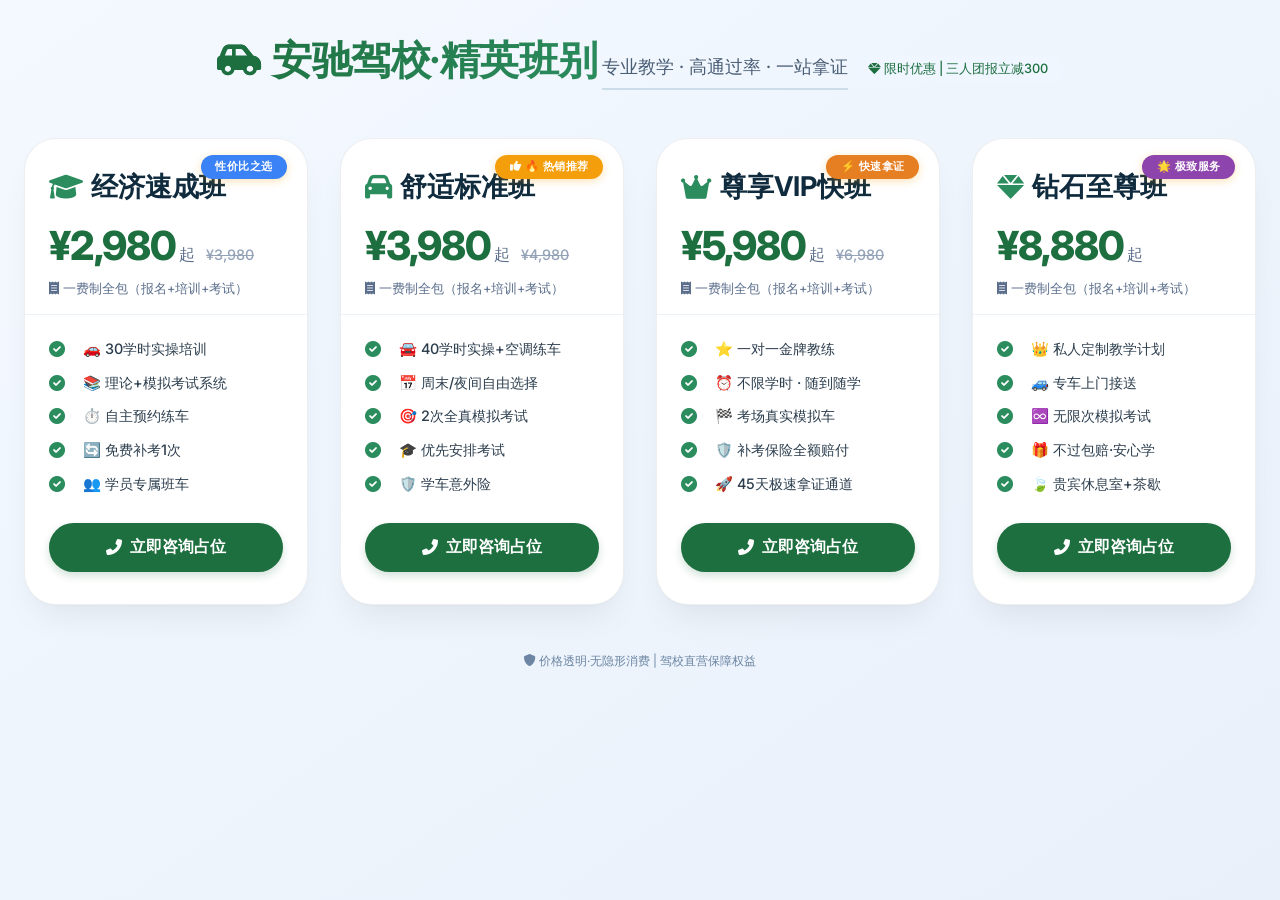
==== index.html @ 5d355907 "Rename price.html to index.html" ====
<!DOCTYPE html>
<html lang="zh-CN">
<head>
    <meta charset="UTF-8">
    <meta name="viewport" content="width=device-width, initial-scale=1.0, viewport-fit=cover">
    <title>启信驾校 · 精英班别价格表</title>
    <link rel="stylesheet" href="https://cdnjs.cloudflare.com/ajax/libs/font-awesome/6.0.0-beta3/css/all.min.css">
    <link href="https://fonts.googleapis.com/css2?family=Inter:opsz,wght@14..32,300;14..32,400;14..32,500;14..32,600;14..32,700&display=swap" rel="stylesheet">
    <style>
        * {
            margin: 0;
            padding: 0;
            box-sizing: border-box;
        }
        body {
            font-family: 'Inter', sans-serif;
            background: linear-gradient(145deg, #f4f9ff 0%, #e9f0fa 100%);
            color: #1e2a3e;
            padding: 2rem 1.5rem;
            line-height: 1.4;
            min-height: 100vh;
        }
        .container {
            max-width: 1400px;
            margin: 0 auto;
        }
        .hero {
            text-align: center;
            margin-bottom: 3rem;
        }
        .hero h1 {
            font-size: 2.5rem;
            font-weight: 700;
            background: linear-gradient(135deg, #1e6f3f, #2b8c5e);
            background-clip: text;
            -webkit-background-clip: text;
            color: transparent;
            letter-spacing: -0.5px;
            display: inline-flex;
            align-items: center;
            gap: 12px;
        }
        .hero h1 i {
            background: none;
            color: #1e6f3f;
            font-size: 2.2rem;
        }
        .hero .sub {
            color: #4a5e75;
            font-size: 1.1rem;
            margin-top: 0.75rem;
            font-weight: 500;
            border-bottom: 2px solid #cbdde9;
            display: inline-block;
            padding-bottom: 8px;
        }
        .badge-tag {
            background: #eff6ff;
            border-radius: 40px;
            padding: 0.3rem 1rem;
            font-size: 0.8rem;
            font-weight: 500;
            color: #1e6f3f;
            display: inline-block;
            margin-top: 1rem;
            backdrop-filter: blur(2px);
        }
        .pricing-grid {
            display: grid;
            grid-template-columns: repeat(auto-fit, minmax(280px, 1fr));
            gap: 2rem;
            margin-bottom: 3rem;
        }
        .price-card {
            background: #ffffff;
            border-radius: 2rem;
            box-shadow: 0 20px 35px -12px rgba(0, 0, 0, 0.08), 0 1px 2px rgba(0, 0, 0, 0.02);
            transition: transform 0.25s ease, box-shadow 0.3s ease;
            overflow: hidden;
            display: flex;
            flex-direction: column;
            position: relative;
            border: 1px solid rgba(100, 116, 139, 0.12);
        }
        .price-card:hover {
            transform: translateY(-8px);
            box-shadow: 0 30px 45px -15px rgba(0, 32, 64, 0.2);
        }
        .card-recommend {
            position: absolute;
            top: 16px;
            right: 20px;
            background: #f59e0b;
            color: white;
            font-size: 0.7rem;
            font-weight: 700;
            padding: 0.25rem 0.9rem;
            border-radius: 40px;
            box-shadow: 0 2px 8px rgba(245, 158, 11, 0.3);
            z-index: 2;
            letter-spacing: 0.5px;
        }
        .card-header {
            padding: 1.8rem 1.5rem 1rem;
            border-bottom: 1px solid #edf2f7;
        }
        .plan-name {
            font-size: 1.7rem;
            font-weight: 700;
            margin-bottom: 0.75rem;
            display: flex;
            align-items: center;
            gap: 8px;
            color: #0f2b3d;
        }
        .plan-name i {
            font-size: 1.7rem;
            color: #2b8c5e;
        }
        .price-area {
            margin: 0.5rem 0 0.25rem;
        }
        .current-price {
            font-size: 2.5rem;
            font-weight: 800;
            color: #1e6f3f;
            letter-spacing: -1px;
        }
        .current-price small {
            font-size: 1rem;
            font-weight: 500;
            color: #5b6e8c;
        }
        .old-price {
            font-size: 0.9rem;
            color: #94a3b8;
            text-decoration: line-through;
            margin-left: 8px;
            font-weight: 500;
        }
        .price-note {
            font-size: 0.8rem;
            color: #5b6e8c;
            margin-top: 6px;
        }
        .features-list {
            padding: 1.5rem 1.5rem 1.8rem;
            flex: 1;
            display: flex;
            flex-direction: column;
            gap: 0.85rem;
        }
        .feature-item {
            display: flex;
            align-items: center;
            gap: 12px;
            font-size: 0.9rem;
            color: #2c3e4e;
            font-weight: 500;
        }
        .feature-item i {
            width: 22px;
            color: #2b8c5e;
            font-size: 1rem;
        }
        .card-footer {
            padding: 0rem 1.5rem 2rem;
            margin-top: auto;
        }
        .btn-enroll {
            background: #1e6f3f;
            border: none;
            width: 100%;
            padding: 0.85rem 0;
            font-weight: 600;
            font-size: 1rem;
            border-radius: 2rem;
            color: white;
            cursor: pointer;
            transition: all 0.2s;
            display: flex;
            align-items: center;
            justify-content: center;
            gap: 8px;
            font-family: inherit;
            box-shadow: 0 4px 8px rgba(30, 111, 63, 0.2);
        }
        .btn-enroll:hover {
            background: #135a35;
            transform: scale(0.97);
            box-shadow: 0 2px 6px rgba(0,0,0,0.1);
        }
        footer {
            text-align: center;
            margin-top: 2rem;
            font-size: 0.75rem;
            color: #6c86a3;
        }
        @media (max-width: 700px) {
            body {
                padding: 1.25rem;
            }
            .hero h1 {
                font-size: 1.9rem;
            }
            .price-card {
                border-radius: 1.5rem;
            }
        }
    </style>
</head>
<body>
<div class="container">
    <div class="hero">
        <h1>
            <i class="fas fa-car-side"></i> 
            安驰驾校·精英班别
        </h1>
        <div class="sub">专业教学 · 高通过率 · 一站拿证</div>
        <div class="badge-tag">
            <i class="fas fa-gem"></i> 限时优惠 | 三人团报立减300
        </div>
    </div>

    <div class="pricing-grid">
        <!-- 经济速成班 -->
        <div class="price-card">
            <div class="card-recommend" style="background:#3b82f6;">性价比之选</div>
            <div class="card-header">
                <div class="plan-name"><i class="fas fa-graduation-cap"></i><span>经济速成班</span></div>
                <div class="price-area">
                    <span class="current-price">¥2,980<small> 起</small></span>
                    <span class="old-price">¥3,980</span>
                </div>
                <div class="price-note"><i class="fas fa-receipt"></i> 一费制全包（报名+培训+考试）</div>
            </div>
            <div class="features-list">
                <div class="feature-item"><i class="fas fa-check-circle"></i><span>🚗 30学时实操培训</span></div>
                <div class="feature-item"><i class="fas fa-check-circle"></i><span>📚 理论+模拟考试系统</span></div>
                <div class="feature-item"><i class="fas fa-check-circle"></i><span>⏱️ 自主预约练车</span></div>
                <div class="feature-item"><i class="fas fa-check-circle"></i><span>🔄 免费补考1次</span></div>
                <div class="feature-item"><i class="fas fa-check-circle"></i><span>👥 学员专属班车</span></div>
            </div>
            <div class="card-footer">
                <button class="btn-enroll" data-plan="经济速成班"><i class="fas fa-phone-alt"></i> 立即咨询占位</button>
            </div>
        </div>

        <!-- 舒适标准班 (推荐) -->
        <div class="price-card">
            <div class="card-recommend"><i class="fas fa-thumbs-up"></i> 🔥 热销推荐</div>
            <div class="card-header">
                <div class="plan-name"><i class="fas fa-car"></i><span>舒适标准班</span></div>
                <div class="price-area">
                    <span class="current-price">¥3,980<small> 起</small></span>
                    <span class="old-price">¥4,980</span>
                </div>
                <div class="price-note"><i class="fas fa-receipt"></i> 一费制全包（报名+培训+考试）</div>
            </div>
            <div class="features-list">
                <div class="feature-item"><i class="fas fa-check-circle"></i><span>🚘 40学时实操+空调练车</span></div>
                <div class="feature-item"><i class="fas fa-check-circle"></i><span>📅 周末/夜间自由选择</span></div>
                <div class="feature-item"><i class="fas fa-check-circle"></i><span>🎯 2次全真模拟考试</span></div>
                <div class="feature-item"><i class="fas fa-check-circle"></i><span>🎓 优先安排考试</span></div>
                <div class="feature-item"><i class="fas fa-check-circle"></i><span>🛡️ 学车意外险</span></div>
            </div>
            <div class="card-footer">
                <button class="btn-enroll" data-plan="舒适标准班"><i class="fas fa-phone-alt"></i> 立即咨询占位</button>
            </div>
        </div>

        <!-- 尊享VIP快班 -->
        <div class="price-card">
            <div class="card-recommend" style="background:#e67e22;">⚡ 快速拿证</div>
            <div class="card-header">
                <div class="plan-name"><i class="fas fa-crown"></i><span>尊享VIP快班</span></div>
                <div class="price-area">
                    <span class="current-price">¥5,980<small> 起</small></span>
                    <span class="old-price">¥6,980</span>
                </div>
                <div class="price-note"><i class="fas fa-receipt"></i> 一费制全包（报名+培训+考试）</div>
            </div>
            <div class="features-list">
                <div class="feature-item"><i class="fas fa-check-circle"></i><span>⭐ 一对一金牌教练</span></div>
                <div class="feature-item"><i class="fas fa-check-circle"></i><span>⏰ 不限学时 · 随到随学</span></div>
                <div class="feature-item"><i class="fas fa-check-circle"></i><span>🏁 考场真实模拟车</span></div>
                <div class="feature-item"><i class="fas fa-check-circle"></i><span>🛡️ 补考保险全额赔付</span></div>
                <div class="feature-item"><i class="fas fa-check-circle"></i><span>🚀 45天极速拿证通道</span></div>
            </div>
            <div class="card-footer">
                <button class="btn-enroll" data-plan="尊享VIP快班"><i class="fas fa-phone-alt"></i> 立即咨询占位</button>
            </div>
        </div>

        <!-- 钻石至尊班 -->
        <div class="price-card">
            <div class="card-recommend" style="background:#8e44ad;">🌟 极致服务</div>
            <div class="card-header">
                <div class="plan-name"><i class="fas fa-gem"></i><span>钻石至尊班</span></div>
                <div class="price-area">
                    <span class="current-price">¥8,880<small> 起</small></span>
                </div>
                <div class="price-note"><i class="fas fa-receipt"></i> 一费制全包（报名+培训+考试）</div>
            </div>
            <div class="features-list">
                <div class="feature-item"><i class="fas fa-check-circle"></i><span>👑 私人定制教学计划</span></div>
                <div class="feature-item"><i class="fas fa-check-circle"></i><span>🚙 专车上门接送</span></div>
                <div class="feature-item"><i class="fas fa-check-circle"></i><span>♾️ 无限次模拟考试</span></div>
                <div class="feature-item"><i class="fas fa-check-circle"></i><span>🎁 不过包赔·安心学</span></div>
                <div class="feature-item"><i class="fas fa-check-circle"></i><span>🍃 贵宾休息室+茶歇</span></div>
            </div>
            <div class="card-footer">
                <button class="btn-enroll" data-plan="钻石至尊班"><i class="fas fa-phone-alt"></i> 立即咨询占位</button>
            </div>
        </div>
    </div>

    <footer>
        <i class="fas fa-shield-alt"></i> 价格透明·无隐形消费 | 驾校直营保障权益
    </footer>
</div>

<script>
    // 简单的咨询按钮响应
    const btns = document.querySelectorAll('.btn-enroll');
    btns.forEach(btn => {
        btn.addEventListener('click', (e) => {
            const planName = btn.getAttribute('data-plan') || '该班别';
            alert(`✨ 感谢您关注 ${planName}！\n招生老师会尽快联系您，或致电 400-882-6688。`);
        });
    });
</script>
</body>
</html>
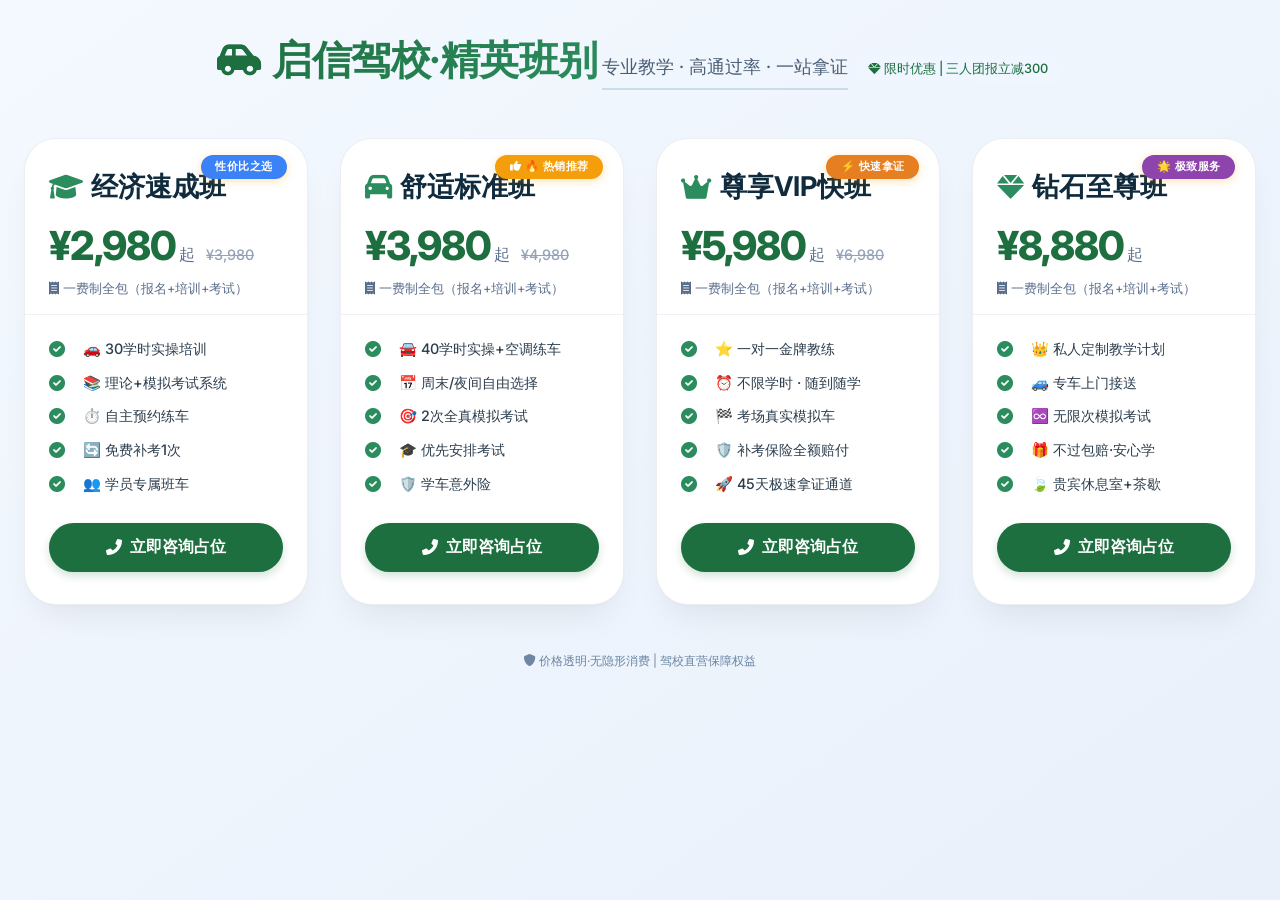
==== commit e6ae1752: "Update driving school name in index.html" ====
--- a/index.html
+++ b/index.html
@@ -214,7 +214,7 @@
     <div class="hero">
         <h1>
             <i class="fas fa-car-side"></i> 
-            安驰驾校·精英班别
+            启信驾校·精英班别
         </h1>
         <div class="sub">专业教学 · 高通过率 · 一站拿证</div>
         <div class="badge-tag">
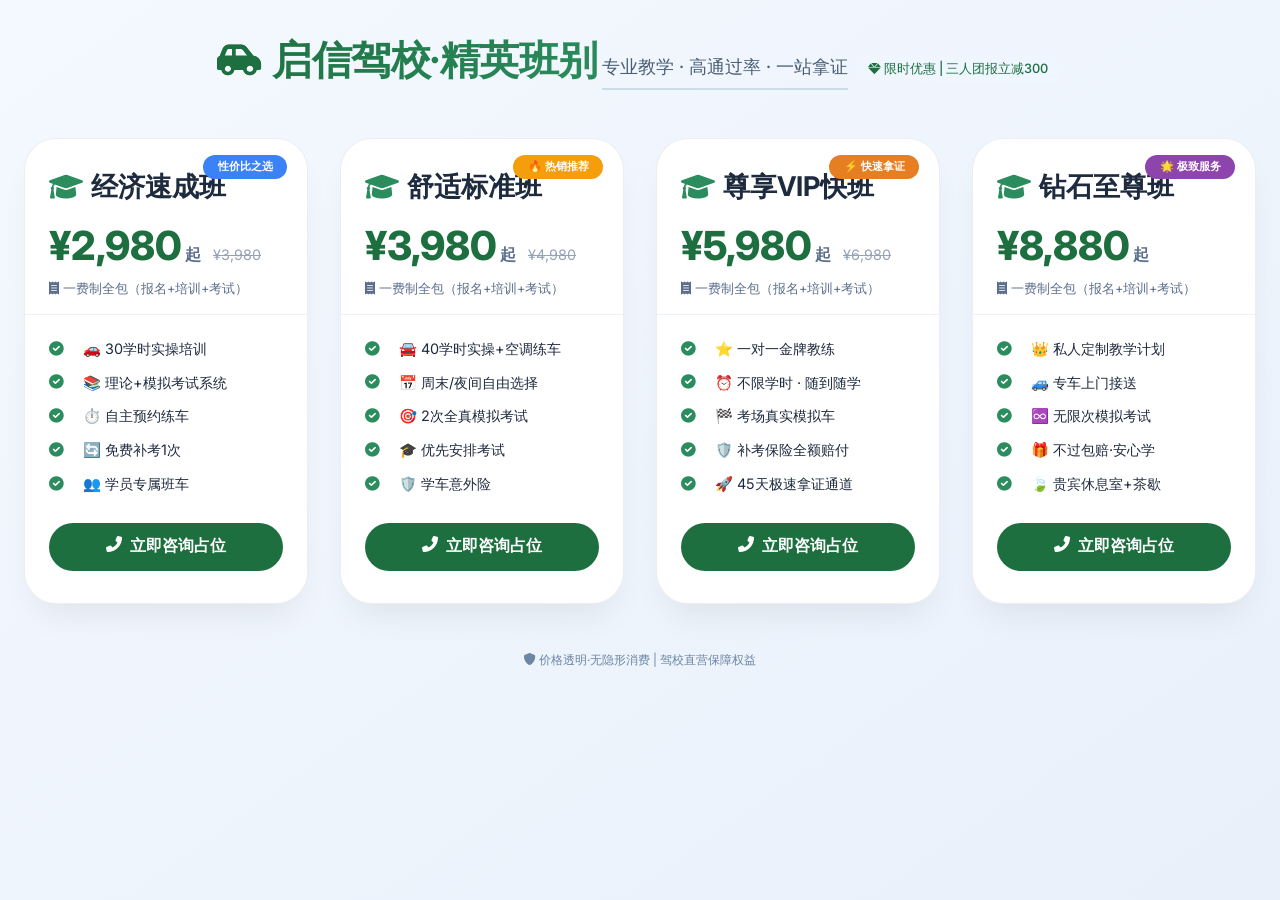
==== commit 4364daf2: "Refactor index.html for styles and modal functionality Updated font loading and modified CSS styles " ====
--- a/index.html
+++ b/index.html
@@ -5,7 +5,7 @@
     <meta name="viewport" content="width=device-width, initial-scale=1.0, viewport-fit=cover">
     <title>启信驾校 · 精英班别价格表</title>
     <link rel="stylesheet" href="https://cdnjs.cloudflare.com/ajax/libs/font-awesome/6.0.0-beta3/css/all.min.css">
-    <link href="https://fonts.googleapis.com/css2?family=Inter:opsz,wght@14..32,300;14..32,400;14..32,500;14..32,600;14..32,700&display=swap" rel="stylesheet">
+    <link href="https://fonts.googleapis.com/css2?family=Inter:opsz,wght@14..32,300;400;500;600;700&display=swap" rel="stylesheet">
     <style>
         * {
             margin: 0;
@@ -74,7 +74,7 @@
         .price-card {
             background: #ffffff;
             border-radius: 2rem;
-            box-shadow: 0 20px 35px -12px rgba(0, 0, 0, 0.08), 0 1px 2px rgba(0, 0, 0, 0.02);
+            box-shadow: 0 20px 35px -12px rgba(0, 0, 0, 0.08);
             transition: transform 0.25s ease, box-shadow 0.3s ease;
             overflow: hidden;
             display: flex;
@@ -96,9 +96,7 @@
             font-weight: 700;
             padding: 0.25rem 0.9rem;
             border-radius: 40px;
-            box-shadow: 0 2px 8px rgba(245, 158, 11, 0.3);
             z-index: 2;
-            letter-spacing: 0.5px;
         }
         .card-header {
             padding: 1.8rem 1.5rem 1rem;
@@ -111,62 +109,25 @@
             display: flex;
             align-items: center;
             gap: 8px;
-            color: #0f2b3d;
-        }
-        .plan-name i {
-            font-size: 1.7rem;
-            color: #2b8c5e;
-        }
-        .price-area {
-            margin: 0.5rem 0 0.25rem;
-        }
+        }
+        .plan-name i { color: #2b8c5e; }
         .current-price {
             font-size: 2.5rem;
             font-weight: 800;
             color: #1e6f3f;
-            letter-spacing: -1px;
-        }
-        .current-price small {
-            font-size: 1rem;
-            font-weight: 500;
-            color: #5b6e8c;
-        }
+        }
+        .current-price small { font-size: 1rem; color: #5b6e8c; }
         .old-price {
             font-size: 0.9rem;
             color: #94a3b8;
             text-decoration: line-through;
             margin-left: 8px;
-            font-weight: 500;
-        }
-        .price-note {
-            font-size: 0.8rem;
-            color: #5b6e8c;
-            margin-top: 6px;
-        }
-        .features-list {
-            padding: 1.5rem 1.5rem 1.8rem;
-            flex: 1;
-            display: flex;
-            flex-direction: column;
-            gap: 0.85rem;
-        }
-        .feature-item {
-            display: flex;
-            align-items: center;
-            gap: 12px;
-            font-size: 0.9rem;
-            color: #2c3e4e;
-            font-weight: 500;
-        }
-        .feature-item i {
-            width: 22px;
-            color: #2b8c5e;
-            font-size: 1rem;
-        }
-        .card-footer {
-            padding: 0rem 1.5rem 2rem;
-            margin-top: auto;
-        }
+        }
+        .price-note { font-size: 0.8rem; color: #5b6e8c; margin-top: 6px; }
+        .features-list { padding: 1.5rem 1.5rem 1.8rem; flex: 1; display: flex; flex-direction: column; gap: 0.85rem; }
+        .feature-item { display: flex; align-items: center; gap: 12px; font-size: 0.9rem; }
+        .feature-item i { width: 22px; color: #2b8c5e; }
+        .card-footer { padding: 0rem 1.5rem 2rem; }
         .btn-enroll {
             background: #1e6f3f;
             border: none;
@@ -179,156 +140,299 @@
             cursor: pointer;
             transition: all 0.2s;
             display: flex;
+            justify-content: center;
+            gap: 8px;
+        }
+        .btn-enroll:hover { background: #135a35; transform: scale(0.97); }
+        footer { text-align: center; margin-top: 2rem; font-size: 0.75rem; color: #6c86a3; }
+
+        /* 模态框样式 */
+        .modal {
+            display: none;
+            position: fixed;
+            top: 0; left: 0;
+            width: 100%; height: 100%;
+            background: rgba(0,0,0,0.5);
+            z-index: 1000;
+            justify-content: center;
+            align-items: center;
+        }
+        .modal-content {
+            background: white;
+            max-width: 500px;
+            width: 90%;
+            border-radius: 2rem;
+            padding: 2rem 1.8rem;
+            position: relative;
+            box-shadow: 0 25px 40px rgba(0,0,0,0.2);
+            animation: fadeIn 0.3s;
+            text-align: center;
+        }
+        @keyframes fadeIn {
+            from { opacity: 0; transform: scale(0.9); }
+            to { opacity: 1; transform: scale(1); }
+        }
+        .close-btn {
+            position: absolute;
+            right: 1.5rem;
+            top: 1rem;
+            font-size: 1.5rem;
+            cursor: pointer;
+            color: #94a3b8;
+        }
+        .modal h3 {
+            font-size: 1.5rem;
+            margin-bottom: 1rem;
+            color: #1e6f3f;
+        }
+        .qrcode-img {
+            width: 180px;
+            height: 180px;
+            margin: 0.5rem auto 1rem;
+            display: block;
+            border: 1px solid #e2e8f0;
+            border-radius: 1rem;
+            object-fit: contain;
+        }
+        .contact-info {
+            background: #f1f5f9;
+            padding: 1rem;
+            border-radius: 1.5rem;
+            margin: 1rem 0 0.5rem;
+        }
+        .contact-info p {
+            margin: 8px 0;
+            font-size: 0.95rem;
+            display: flex;
             align-items: center;
             justify-content: center;
             gap: 8px;
-            font-family: inherit;
-            box-shadow: 0 4px 8px rgba(30, 111, 63, 0.2);
-        }
-        .btn-enroll:hover {
-            background: #135a35;
-            transform: scale(0.97);
-            box-shadow: 0 2px 6px rgba(0,0,0,0.1);
-        }
-        footer {
-            text-align: center;
-            margin-top: 2rem;
+            flex-wrap: wrap;
+        }
+        .copy-btn {
+            background: #e2e8f0;
+            border: none;
+            padding: 4px 12px;
+            border-radius: 30px;
+            cursor: pointer;
             font-size: 0.75rem;
-            color: #6c86a3;
-        }
-        @media (max-width: 700px) {
-            body {
-                padding: 1.25rem;
-            }
-            .hero h1 {
-                font-size: 1.9rem;
-            }
-            .price-card {
-                border-radius: 1.5rem;
-            }
+            font-weight: 500;
+        }
+        .copy-btn:hover { background: #cbd5e1; }
+        .toast-msg {
+            position: fixed;
+            bottom: 30px;
+            left: 50%;
+            transform: translateX(-50%);
+            background: #1e6f3f;
+            color: white;
+            padding: 8px 16px;
+            border-radius: 40px;
+            font-size: 0.85rem;
+            z-index: 1100;
+            white-space: nowrap;
+        }
+        @media (max-width: 550px) {
+            .modal-content { padding: 1.5rem; }
+            .qrcode-img { width: 140px; height: 140px; }
+            .contact-info p { flex-direction: column; gap: 5px; }
         }
     </style>
 </head>
 <body>
 <div class="container">
     <div class="hero">
-        <h1>
-            <i class="fas fa-car-side"></i> 
-            启信驾校·精英班别
-        </h1>
+        <h1><i class="fas fa-car-side"></i> 启信驾校·精英班别</h1>
         <div class="sub">专业教学 · 高通过率 · 一站拿证</div>
-        <div class="badge-tag">
-            <i class="fas fa-gem"></i> 限时优惠 | 三人团报立减300
+        <div class="badge-tag"><i class="fas fa-gem"></i> 限时优惠 | 三人团报立减300</div>
+    </div>
+    <div class="pricing-grid" id="pricingGrid"></div>
+    <footer><i class="fas fa-shield-alt"></i> 价格透明·无隐形消费 | 驾校直营保障权益</footer>
+</div>
+
+<!-- 二维码弹窗 -->
+<div id="contactModal" class="modal">
+    <div class="modal-content">
+        <span class="close-btn">&times;</span>
+        <h3><i class="fab fa-weixin"></i> 扫码添加微信</h3>
+        <!-- 微信二维码图片 - 请替换为您自己的真实二维码图片地址 -->
+        <img id="wechatQr" class="qrcode-img" src="wechat_qr.jpg" alt="微信二维码">
+        <div class="contact-info">
+            <p><i class="fab fa-weixin"></i> 微信号：<strong id="wechatId">13662791355</strong> 
+                <button class="copy-btn" data-target="wechatId">一键复制</button>
+            </p>
+            <p><i class="fas fa-phone-alt"></i> 咨询电话：<strong id="phoneNum">13662791355</strong> 
+                <button class="copy-btn" data-target="phoneNum">一键复制</button>
+            </p>
+            <p style="font-size:0.75rem; color:#4a627a;">👆 点击按钮一键复制，或长按号码手动复制</p>
         </div>
     </div>
-
-    <div class="pricing-grid">
-        <!-- 经济速成班 -->
-        <div class="price-card">
-            <div class="card-recommend" style="background:#3b82f6;">性价比之选</div>
-            <div class="card-header">
-                <div class="plan-name"><i class="fas fa-graduation-cap"></i><span>经济速成班</span></div>
-                <div class="price-area">
-                    <span class="current-price">¥2,980<small> 起</small></span>
-                    <span class="old-price">¥3,980</span>
-                </div>
-                <div class="price-note"><i class="fas fa-receipt"></i> 一费制全包（报名+培训+考试）</div>
-            </div>
-            <div class="features-list">
-                <div class="feature-item"><i class="fas fa-check-circle"></i><span>🚗 30学时实操培训</span></div>
-                <div class="feature-item"><i class="fas fa-check-circle"></i><span>📚 理论+模拟考试系统</span></div>
-                <div class="feature-item"><i class="fas fa-check-circle"></i><span>⏱️ 自主预约练车</span></div>
-                <div class="feature-item"><i class="fas fa-check-circle"></i><span>🔄 免费补考1次</span></div>
-                <div class="feature-item"><i class="fas fa-check-circle"></i><span>👥 学员专属班车</span></div>
-            </div>
-            <div class="card-footer">
-                <button class="btn-enroll" data-plan="经济速成班"><i class="fas fa-phone-alt"></i> 立即咨询占位</button>
-            </div>
-        </div>
-
-        <!-- 舒适标准班 (推荐) -->
-        <div class="price-card">
-            <div class="card-recommend"><i class="fas fa-thumbs-up"></i> 🔥 热销推荐</div>
-            <div class="card-header">
-                <div class="plan-name"><i class="fas fa-car"></i><span>舒适标准班</span></div>
-                <div class="price-area">
-                    <span class="current-price">¥3,980<small> 起</small></span>
-                    <span class="old-price">¥4,980</span>
-                </div>
-                <div class="price-note"><i class="fas fa-receipt"></i> 一费制全包（报名+培训+考试）</div>
-            </div>
-            <div class="features-list">
-                <div class="feature-item"><i class="fas fa-check-circle"></i><span>🚘 40学时实操+空调练车</span></div>
-                <div class="feature-item"><i class="fas fa-check-circle"></i><span>📅 周末/夜间自由选择</span></div>
-                <div class="feature-item"><i class="fas fa-check-circle"></i><span>🎯 2次全真模拟考试</span></div>
-                <div class="feature-item"><i class="fas fa-check-circle"></i><span>🎓 优先安排考试</span></div>
-                <div class="feature-item"><i class="fas fa-check-circle"></i><span>🛡️ 学车意外险</span></div>
-            </div>
-            <div class="card-footer">
-                <button class="btn-enroll" data-plan="舒适标准班"><i class="fas fa-phone-alt"></i> 立即咨询占位</button>
-            </div>
-        </div>
-
-        <!-- 尊享VIP快班 -->
-        <div class="price-card">
-            <div class="card-recommend" style="background:#e67e22;">⚡ 快速拿证</div>
-            <div class="card-header">
-                <div class="plan-name"><i class="fas fa-crown"></i><span>尊享VIP快班</span></div>
-                <div class="price-area">
-                    <span class="current-price">¥5,980<small> 起</small></span>
-                    <span class="old-price">¥6,980</span>
-                </div>
-                <div class="price-note"><i class="fas fa-receipt"></i> 一费制全包（报名+培训+考试）</div>
-            </div>
-            <div class="features-list">
-                <div class="feature-item"><i class="fas fa-check-circle"></i><span>⭐ 一对一金牌教练</span></div>
-                <div class="feature-item"><i class="fas fa-check-circle"></i><span>⏰ 不限学时 · 随到随学</span></div>
-                <div class="feature-item"><i class="fas fa-check-circle"></i><span>🏁 考场真实模拟车</span></div>
-                <div class="feature-item"><i class="fas fa-check-circle"></i><span>🛡️ 补考保险全额赔付</span></div>
-                <div class="feature-item"><i class="fas fa-check-circle"></i><span>🚀 45天极速拿证通道</span></div>
-            </div>
-            <div class="card-footer">
-                <button class="btn-enroll" data-plan="尊享VIP快班"><i class="fas fa-phone-alt"></i> 立即咨询占位</button>
-            </div>
-        </div>
-
-        <!-- 钻石至尊班 -->
-        <div class="price-card">
-            <div class="card-recommend" style="background:#8e44ad;">🌟 极致服务</div>
-            <div class="card-header">
-                <div class="plan-name"><i class="fas fa-gem"></i><span>钻石至尊班</span></div>
-                <div class="price-area">
-                    <span class="current-price">¥8,880<small> 起</small></span>
-                </div>
-                <div class="price-note"><i class="fas fa-receipt"></i> 一费制全包（报名+培训+考试）</div>
-            </div>
-            <div class="features-list">
-                <div class="feature-item"><i class="fas fa-check-circle"></i><span>👑 私人定制教学计划</span></div>
-                <div class="feature-item"><i class="fas fa-check-circle"></i><span>🚙 专车上门接送</span></div>
-                <div class="feature-item"><i class="fas fa-check-circle"></i><span>♾️ 无限次模拟考试</span></div>
-                <div class="feature-item"><i class="fas fa-check-circle"></i><span>🎁 不过包赔·安心学</span></div>
-                <div class="feature-item"><i class="fas fa-check-circle"></i><span>🍃 贵宾休息室+茶歇</span></div>
-            </div>
-            <div class="card-footer">
-                <button class="btn-enroll" data-plan="钻石至尊班"><i class="fas fa-phone-alt"></i> 立即咨询占位</button>
-            </div>
-        </div>
-    </div>
-
-    <footer>
-        <i class="fas fa-shield-alt"></i> 价格透明·无隐形消费 | 驾校直营保障权益
-    </footer>
 </div>
 
 <script>
-    // 简单的咨询按钮响应
-    const btns = document.querySelectorAll('.btn-enroll');
-    btns.forEach(btn => {
+    // ================= 驾校联系方式配置（请修改为真实信息） =================
+    const WECHAT_ID = "13662791355";          // 您的微信号
+    const PHONE_NUMBER = "13662791355";        // 您的联系电话
+    // 微信二维码图片地址（请替换为真实的图片URL，可以是上传到GitHub仓库的相对路径，如 "wechat_qrcode.jpg"）
+    const QRCODE_IMAGE_URL = "wechat_qr.jpg";
+
+    // 设置页面显示的联系方式
+    document.getElementById('wechatId').innerText = WECHAT_ID;
+    document.getElementById('phoneNum').innerText = PHONE_NUMBER;
+    document.getElementById('wechatQr').src = QRCODE_IMAGE_URL;
+
+    // 模态框控制
+    const modal = document.getElementById('contactModal');
+    const closeBtn = document.querySelector('.close-btn');
+
+    function openModal() {
+        modal.style.display = 'flex';
+    }
+    function closeModal() {
+        modal.style.display = 'none';
+    }
+    closeBtn.addEventListener('click', closeModal);
+    window.addEventListener('click', (e) => {
+        if (e.target === modal) closeModal();
+    });
+
+    // ---------- 一键复制（兼容微信） ----------
+    function showToast(msg) {
+        let toast = document.querySelector('.toast-msg');
+        if (toast) toast.remove();
+        let div = document.createElement('div');
+        div.className = 'toast-msg';
+        div.innerText = msg;
+        document.body.appendChild(div);
+        setTimeout(() => div.remove(), 2000);
+    }
+
+    function copyText(text, buttonElement) {
+        // 优先尝试 Clipboard API
+        if (navigator.clipboard && navigator.clipboard.writeText) {
+            navigator.clipboard.writeText(text).then(() => {
+                showToast(`✅ 已复制：${text}`);
+                if (buttonElement) {
+                    const originalText = buttonElement.innerText;
+                    buttonElement.innerText = '已复制';
+                    setTimeout(() => { buttonElement.innerText = originalText; }, 1500);
+                }
+            }).catch(() => fallbackCopy(text, buttonElement));
+        } else {
+            fallbackCopy(text, buttonElement);
+        }
+    }
+
+    function fallbackCopy(text, buttonElement) {
+        const textarea = document.createElement('textarea');
+        textarea.value = text;
+        textarea.style.position = 'fixed';
+        textarea.style.opacity = '0';
+        document.body.appendChild(textarea);
+        textarea.select();
+        try {
+            const success = document.execCommand('copy');
+            if (success) {
+                showToast(`✅ 已复制：${text}`);
+                if (buttonElement) {
+                    const originalText = buttonElement.innerText;
+                    buttonElement.innerText = '已复制';
+                    setTimeout(() => { buttonElement.innerText = originalText; }, 1500);
+                }
+            } else {
+                showToast('❌ 复制失败，请长按手动复制');
+            }
+        } catch (err) {
+            showToast('❌ 复制失败');
+        }
+        document.body.removeChild(textarea);
+    }
+
+    // 绑定一键复制按钮
+    document.querySelectorAll('.copy-btn').forEach(btn => {
         btn.addEventListener('click', (e) => {
-            const planName = btn.getAttribute('data-plan') || '该班别';
-            alert(`✨ 感谢您关注 ${planName}！\n招生老师会尽快联系您，或致电 400-882-6688。`);
+            e.preventDefault();
+            const targetId = btn.getAttribute('data-target');
+            const textElement = document.getElementById(targetId);
+            if (textElement) {
+                const textToCopy = textElement.innerText;
+                copyText(textToCopy, btn);
+            } else {
+                showToast('❌ 未找到复制内容');
+            }
         });
     });
+
+    // ---------- 价格卡片数据 ----------
+    const plans = [
+        {
+            name: "经济速成班",
+            price: 2980,
+            original: 3980,
+            badge: "性价比之选",
+            badgeColor: "#3b82f6",
+            features: ["🚗 30学时实操培训", "📚 理论+模拟考试系统", "⏱️ 自主预约练车", "🔄 免费补考1次", "👥 学员专属班车"]
+        },
+        {
+            name: "舒适标准班",
+            price: 3980,
+            original: 4980,
+            badge: "🔥 热销推荐",
+            badgeColor: "#f59e0b",
+            features: ["🚘 40学时实操+空调练车", "📅 周末/夜间自由选择", "🎯 2次全真模拟考试", "🎓 优先安排考试", "🛡️ 学车意外险"]
+        },
+        {
+            name: "尊享VIP快班",
+            price: 5980,
+            original: 6980,
+            badge: "⚡ 快速拿证",
+            badgeColor: "#e67e22",
+            features: ["⭐ 一对一金牌教练", "⏰ 不限学时 · 随到随学", "🏁 考场真实模拟车", "🛡️ 补考保险全额赔付", "🚀 45天极速拿证通道"]
+        },
+        {
+            name: "钻石至尊班",
+            price: 8880,
+            original: null,
+            badge: "🌟 极致服务",
+            badgeColor: "#8e44ad",
+            features: ["👑 私人定制教学计划", "🚙 专车上门接送", "♾️ 无限次模拟考试", "🎁 不过包赔·安心学", "🍃 贵宾休息室+茶歇"]
+        }
+    ];
+
+    const gridContainer = document.getElementById('pricingGrid');
+    function renderCards() {
+        let html = '';
+        plans.forEach(plan => {
+            html += `
+                <div class="price-card">
+                    <div class="card-recommend" style="background:${plan.badgeColor};">${plan.badge}</div>
+                    <div class="card-header">
+                        <div class="plan-name"><i class="fas fa-graduation-cap"></i><span>${plan.name}</span></div>
+                        <div class="price-area">
+                            <span class="current-price">¥${plan.price.toLocaleString()}<small> 起</small></span>
+                            ${plan.original ? `<span class="old-price">¥${plan.original.toLocaleString()}</span>` : ''}
+                        </div>
+                        <div class="price-note"><i class="fas fa-receipt"></i> 一费制全包（报名+培训+考试）</div>
+                    </div>
+                    <div class="features-list">
+                        ${plan.features.map(f => `<div class="feature-item"><i class="fas fa-check-circle"></i><span>${f}</span></div>`).join('')}
+                    </div>
+                    <div class="card-footer">
+                        <button class="btn-enroll" data-plan="${plan.name}"><i class="fas fa-phone-alt"></i> 立即咨询占位</button>
+                    </div>
+                </div>
+            `;
+        });
+        gridContainer.innerHTML = html;
+        // 绑定所有“立即咨询”按钮打开模态框
+        document.querySelectorAll('.btn-enroll').forEach(btn => {
+            btn.addEventListener('click', (e) => {
+                e.preventDefault();
+                openModal();
+            });
+        });
+    }
+    renderCards();
 </script>
 </body>
 </html>
